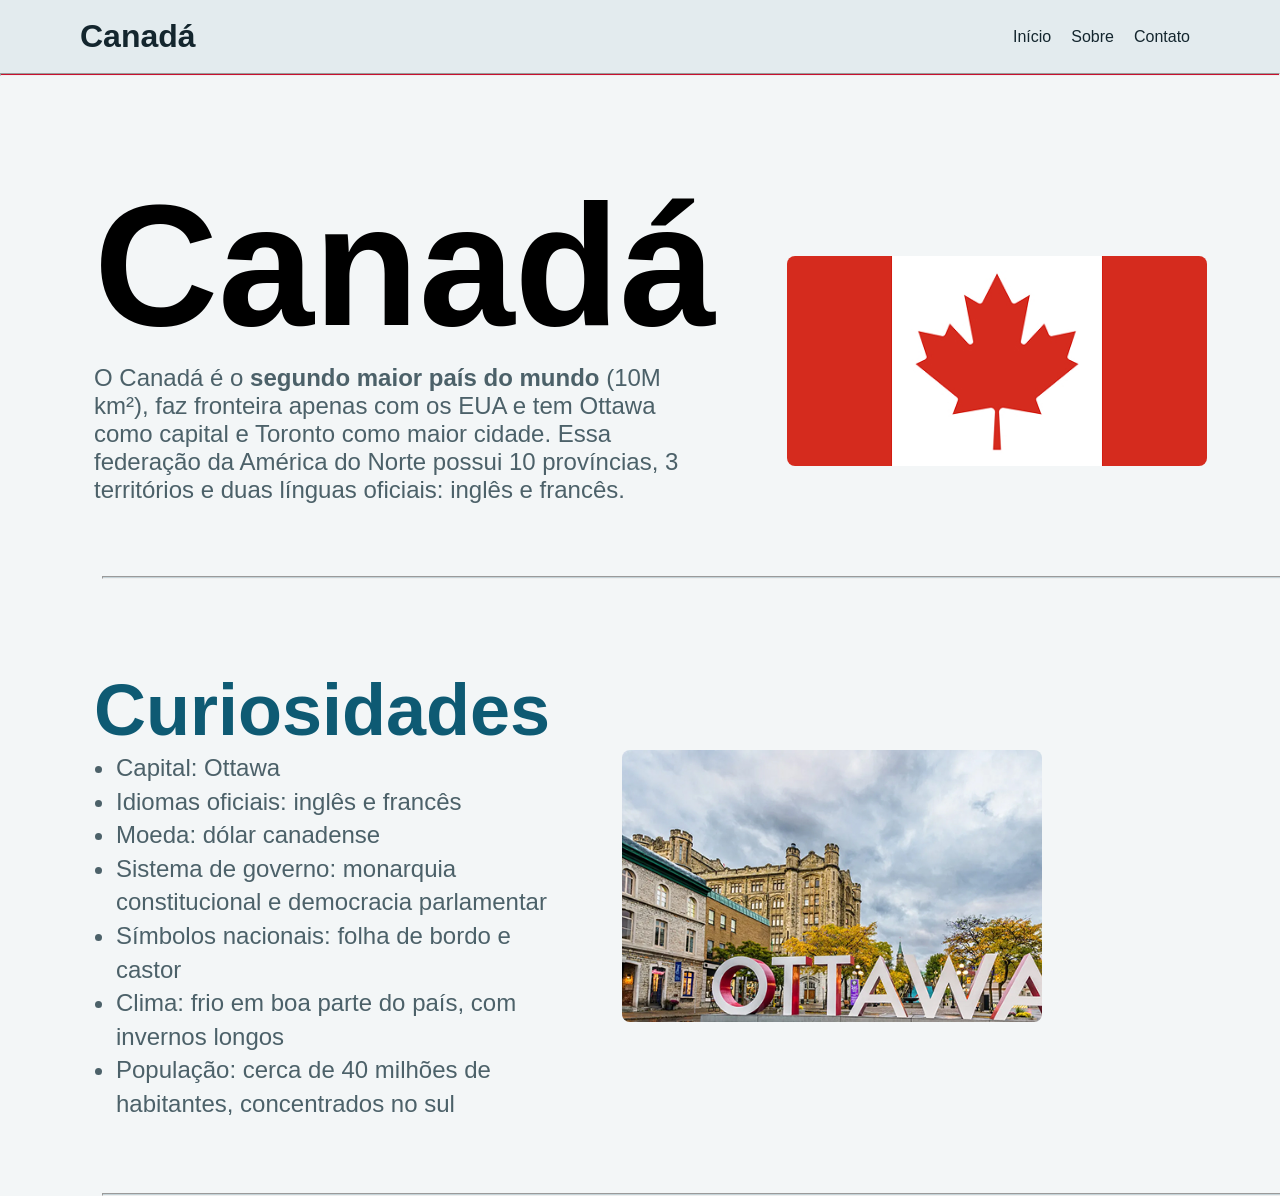
==== index.html @ f1be48a2 "feat: adiciona section curiosidades e estlizacoes" ====
<!DOCTYPE html>
<html lang="pt-br">
<head>
  <meta charset="UTF-8">
  <meta name="viewport" content="width=device-width, initial-scale=1.0">
  <meta name="description" content="Sobre Canadá, sua cultura e tradições.">
  <title>Canadá</title>
  <link rel="stylesheet" href="style.css">
</head>
<body>
  <header>
    <h1>Canadá</h1>
    <nav>
      <ul>
        <li><a href="#">Início</a></li>
        <li><a href="#">Sobre</a></li>
        <li><a href="#">Contato</a></li>
      </ul>
    </nav>
  </header>
  <hr class="linha-header">

  <main>
    <section class="apresentacao">
      <nav class="texto-apresentacao">
        <h2>Canadá</h2>
        <p>O Canadá é o <strong>segundo maior país do mundo</strong> (10M km²), faz fronteira apenas com os EUA e tem Ottawa como capital e Toronto
        como maior cidade. Essa federação da América do Norte possui 10 províncias, 3 territórios e duas línguas oficiais:
        inglês e francês.</p>
      </nav>
      <img src="assets/canada.jpg" alt="Bandeira do Canadá" class="imagem-apresentacao">
    </section>

    <hr class="linha-separadora">
    
    <section class="curiosidades">
      <div class="texto-curiosidades">
        <h2>Curiosidades</h2>
        <ul>
          <li>Capital: Ottawa</li>
          <li>Idiomas oficiais: inglês e francês</li>
          <li>Moeda: dólar canadense</li>
          <li>Sistema de governo: monarquia constitucional e democracia parlamentar</li>
          <li>Símbolos nacionais: folha de bordo e castor</li>
          <li>Clima: frio em boa parte do país, com invernos longos</li>
          <li>População: cerca de 40 milhões de habitantes, concentrados no sul</li>
        </ul>
      </div>
      <img src="assets/ottawa.jpg" alt="Foto da Capital do Canadá, Ottawa" class="imagem-curiosidades">
    </section>
    
    <hr class="linha-separadora">
  </main>
</body>
</html>
---- style.css ----
*{
  margin:0;
  padding:0;
  box-sizing:border-box;
  font-family: 'Inter', sans-serif;
}

body{
  background-color:#F3F6F7;
}

header{
  background-color:#E3EBEE;
  display:flex;
  justify-content:space-between;
  padding:18px 80px;
  align-items:center;
  h1{
    font-size:32px;
    color:#14262E;
  }& ul{
    display:flex;
    list-style:none;
  } & li{
    margin:0 10px;
  } & a{
    text-decoration:none;
    color:#14262E;
  }
}
.linha-header{
  width:100%;
  height:3px;
  background-color:#C8102E;
}
.linha-separadora{
  width:1243px;
  height:3px;
  background-color:#C5D3D8;
  position: relative;
  left: 102px
}

.apresentacao{
  display:flex;
  justify-content:space-between;
  align-items:center;
}

.texto-apresentacao{
  margin: 90px 72px 72px 94px;
  & h2{
    font-size:172px
  } & p{
    font-size:24px;
    color:#4C6169;
  }
}
.imagem-apresentacao{
  width: 420px;
  height: auto;
  margin-right:163px;
  border-radius: 8px;
  margin-top: 69px;
}
.curiosidades{
  display:flex;
  align-items:center;
  width: 80%;
}
.texto-curiosidades{
  margin: 90px 72px 72px 94px;
  text-decoration: none;
  & h2 {
    font-size: 72px;
    color:#0E5A73;
  }& ul{
    margin-left:22px;
  } & li {
    font-size: 24px;
    color: #4C6169;
    line-height: 140%;
  }
}
.imagem-curiosidades{
  width: 420px;
  height: auto;
  border-radius: 8px;
  margin-right: 163px;
}
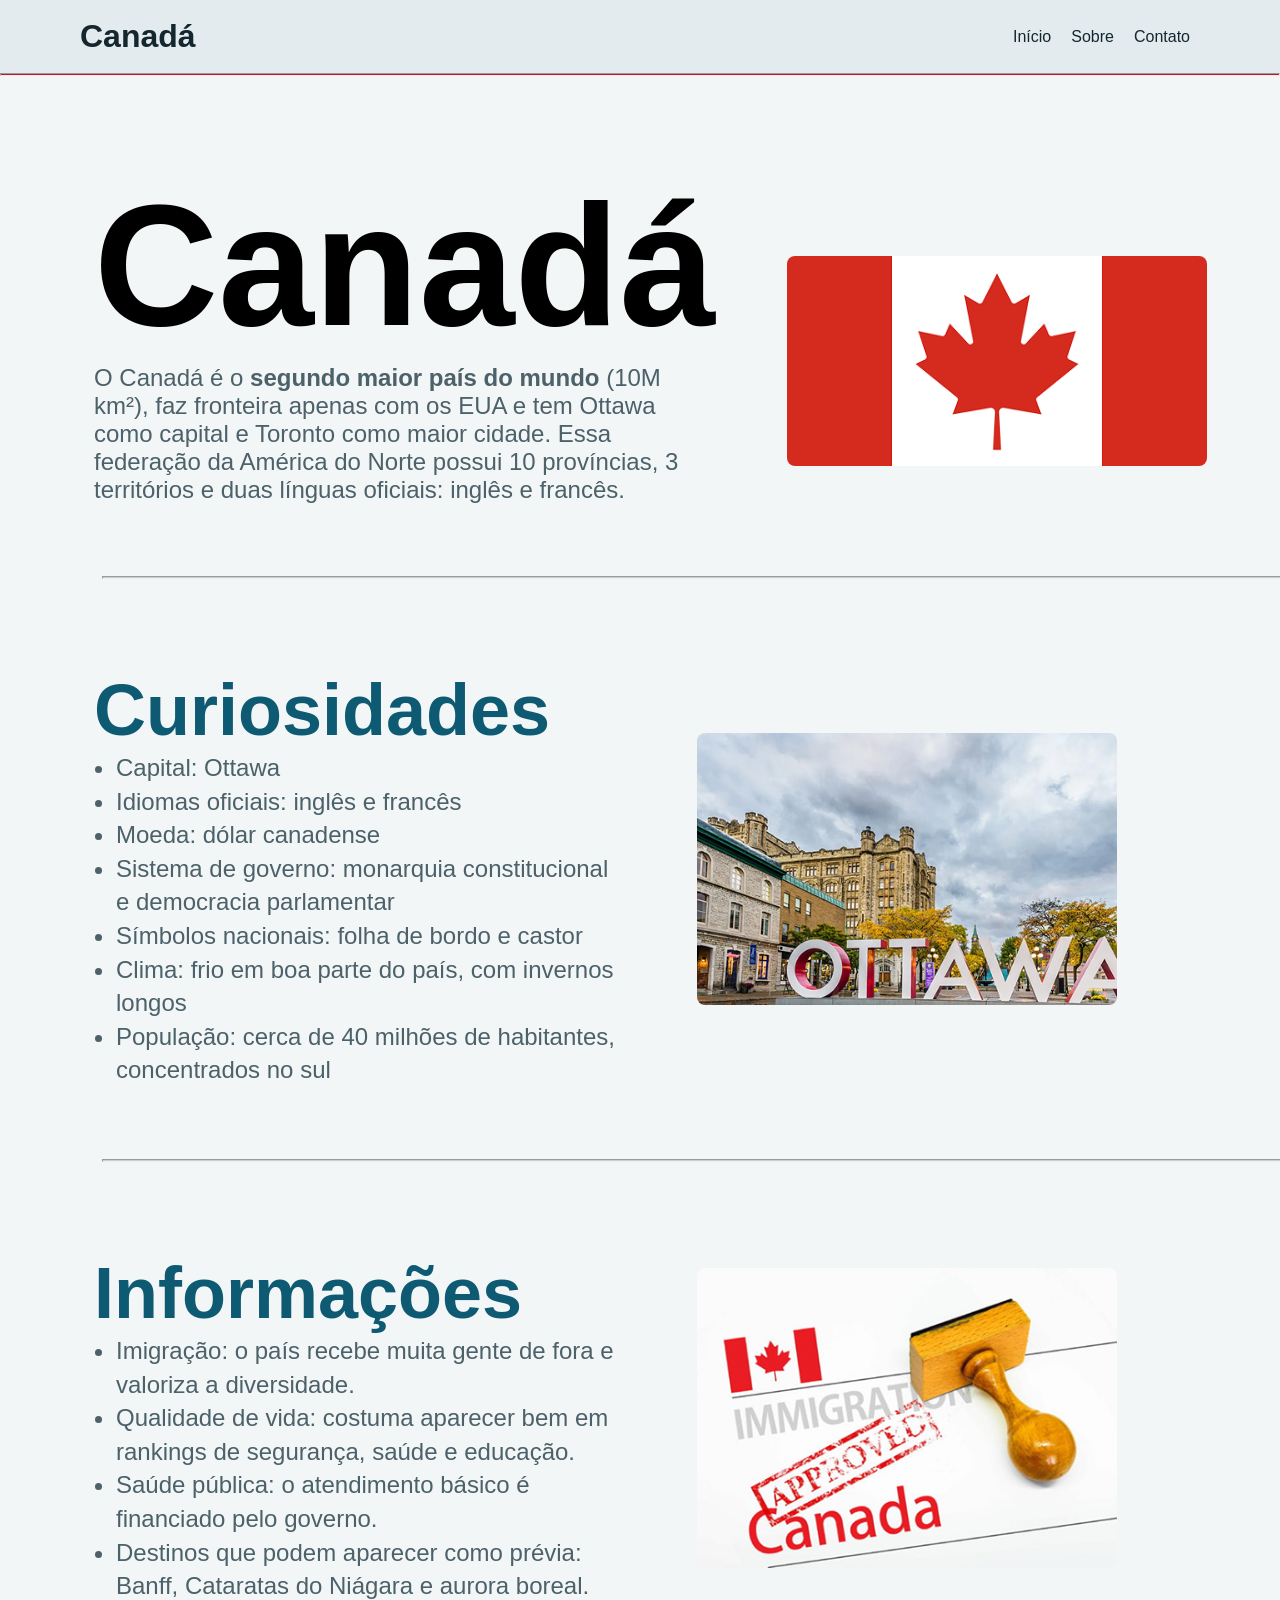
==== commit ab71f95f: "feat: adiciona section informacoes e estilizacao" ====
--- a/index.html
+++ b/index.html
@@ -50,6 +50,21 @@
     </section>
     
     <hr class="linha-separadora">
+
+    <section class="informacoes">
+      <div class="texto-informacoes">
+        <h2>Informações</h2>
+        <ul>
+          <li>Imigração: o país recebe muita gente de fora e valoriza a diversidade.</li>
+          <li>Qualidade de vida: costuma aparecer bem em rankings de segurança, saúde e educação.</li>
+          <li>Saúde pública: o atendimento básico é financiado pelo governo.</li>
+          <li>Destinos que podem aparecer como prévia: Banff, Cataratas do Niágara e aurora boreal.</li>
+        </ul>
+      </div>
+      <img src="assets/info.jpg" alt="Foto de imigração no Canadá" class="imagem-informacoes">
+    </section>
+
+    <hr class="linha-separadora">
   </main>
 </body>
 </html>
--- a/style.css
+++ b/style.css
@@ -66,7 +66,7 @@
 .curiosidades{
   display:flex;
   align-items:center;
-  width: 80%;
+  width: 100%;
 }
 .texto-curiosidades{
   margin: 90px 72px 72px 94px;
@@ -87,4 +87,37 @@
   height: auto;
   border-radius: 8px;
   margin-right: 163px;
+}
+
+.informacoes {
+  display: flex;
+  align-items: center;
+  width: 100%;
+}
+
+.texto-informacoes {
+  margin: 90px 72px 72px 94px;
+  text-decoration: none;
+
+  & h2 {
+    font-size: 72px;
+    color: #0E5A73;
+  }
+
+  & ul {
+    margin-left: 22px;
+  }
+
+  & li {
+    font-size: 24px;
+    color: #4C6169;
+    line-height: 140%;
+  }
+}
+
+.imagem-informacoes {
+  width: 420px;
+  height: auto;
+  border-radius: 8px;
+  margin-right: 163px;
 }
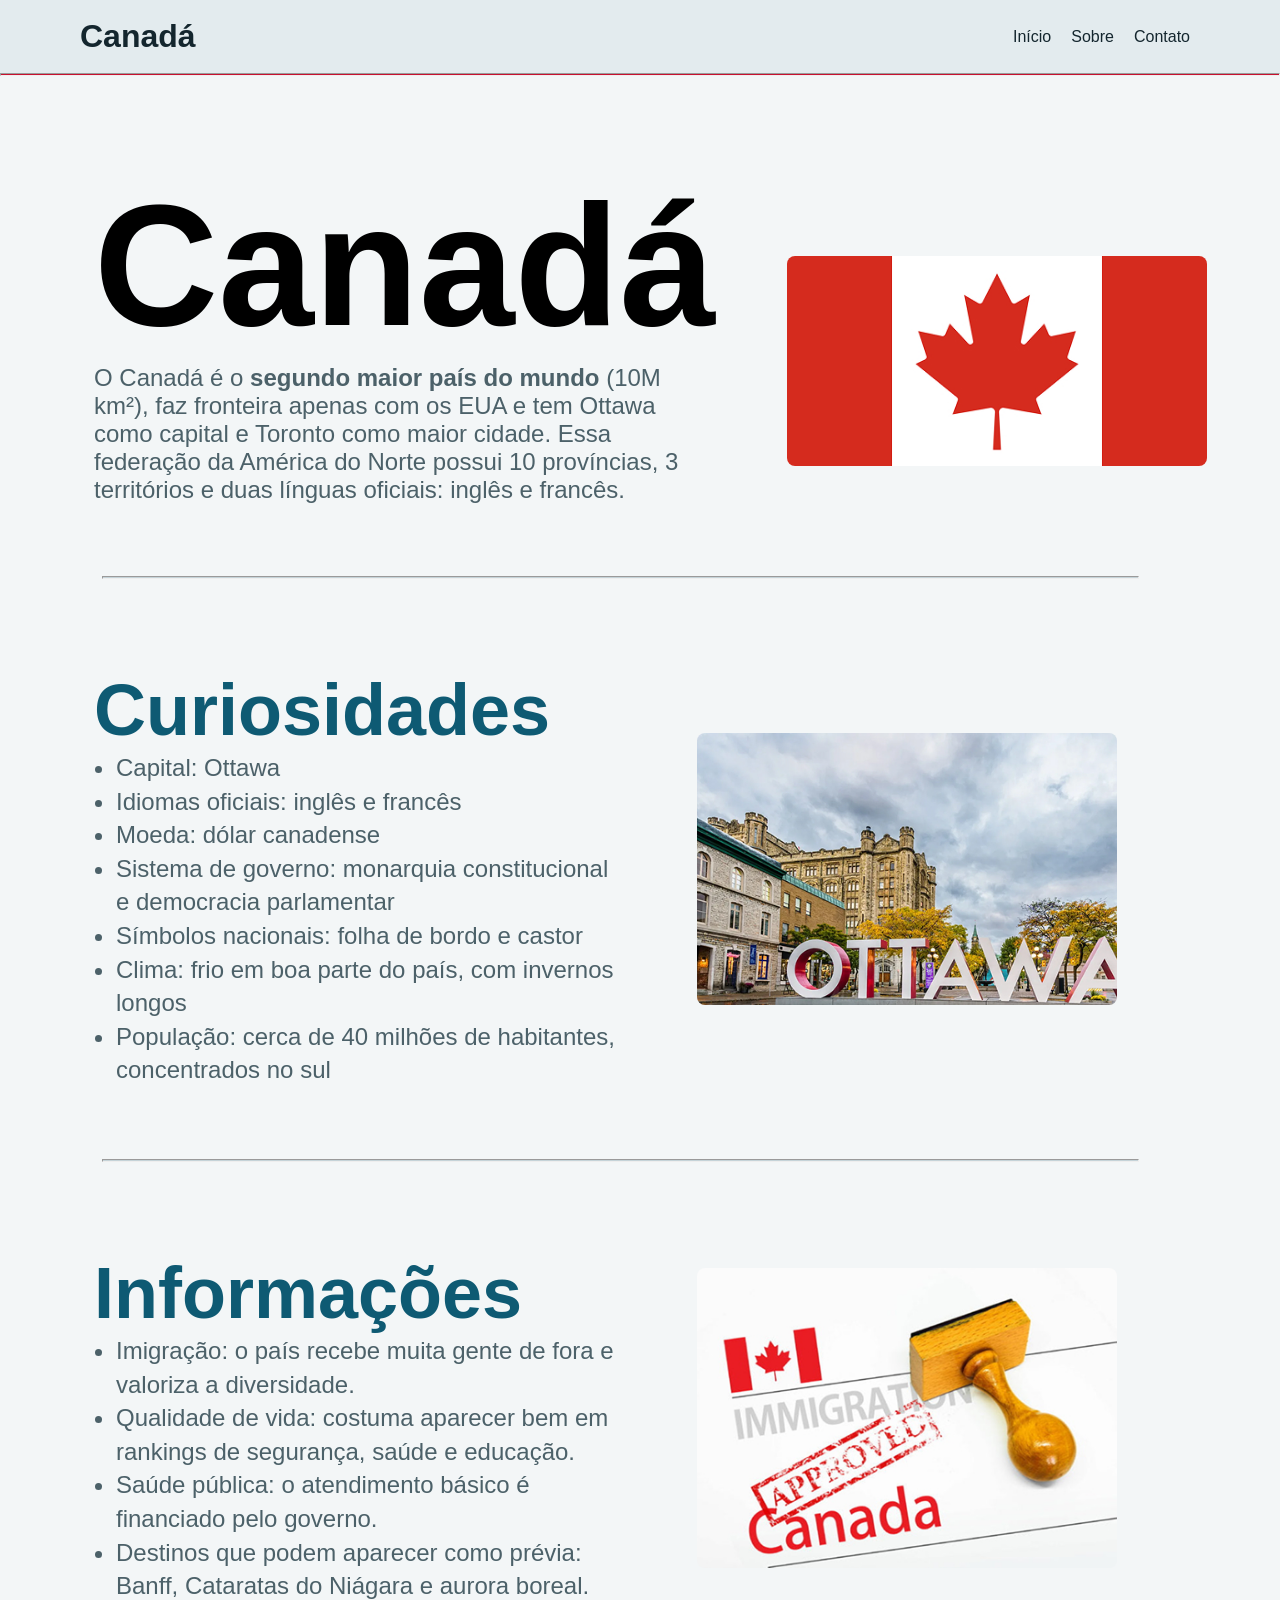
==== commit 76439ce7: "fix: ajuste na rota para o Sobre e ajuste na description" ====
--- a/index.html
+++ b/index.html
@@ -3,7 +3,7 @@
 <head>
   <meta charset="UTF-8">
   <meta name="viewport" content="width=device-width, initial-scale=1.0">
-  <meta name="description" content="Sobre Canadá, sua cultura e tradições.">
+  <meta name="description" content="Apresentação do Canadá, e suas curiosidades e informações sobre o país.">
   <title>Canadá</title>
   <link rel="stylesheet" href="style.css">
 </head>
@@ -13,7 +13,7 @@
     <nav>
       <ul>
         <li><a href="#">Início</a></li>
-        <li><a href="#">Sobre</a></li>
+        <li><a href="sobre/sobre.html">Sobre</a></li>
         <li><a href="#">Contato</a></li>
       </ul>
     </nav>
--- a/style.css
+++ b/style.css
@@ -34,7 +34,7 @@
   background-color:#C8102E;
 }
 .linha-separadora{
-  width:1243px;
+  width:81%;
   height:3px;
   background-color:#C5D3D8;
   position: relative;
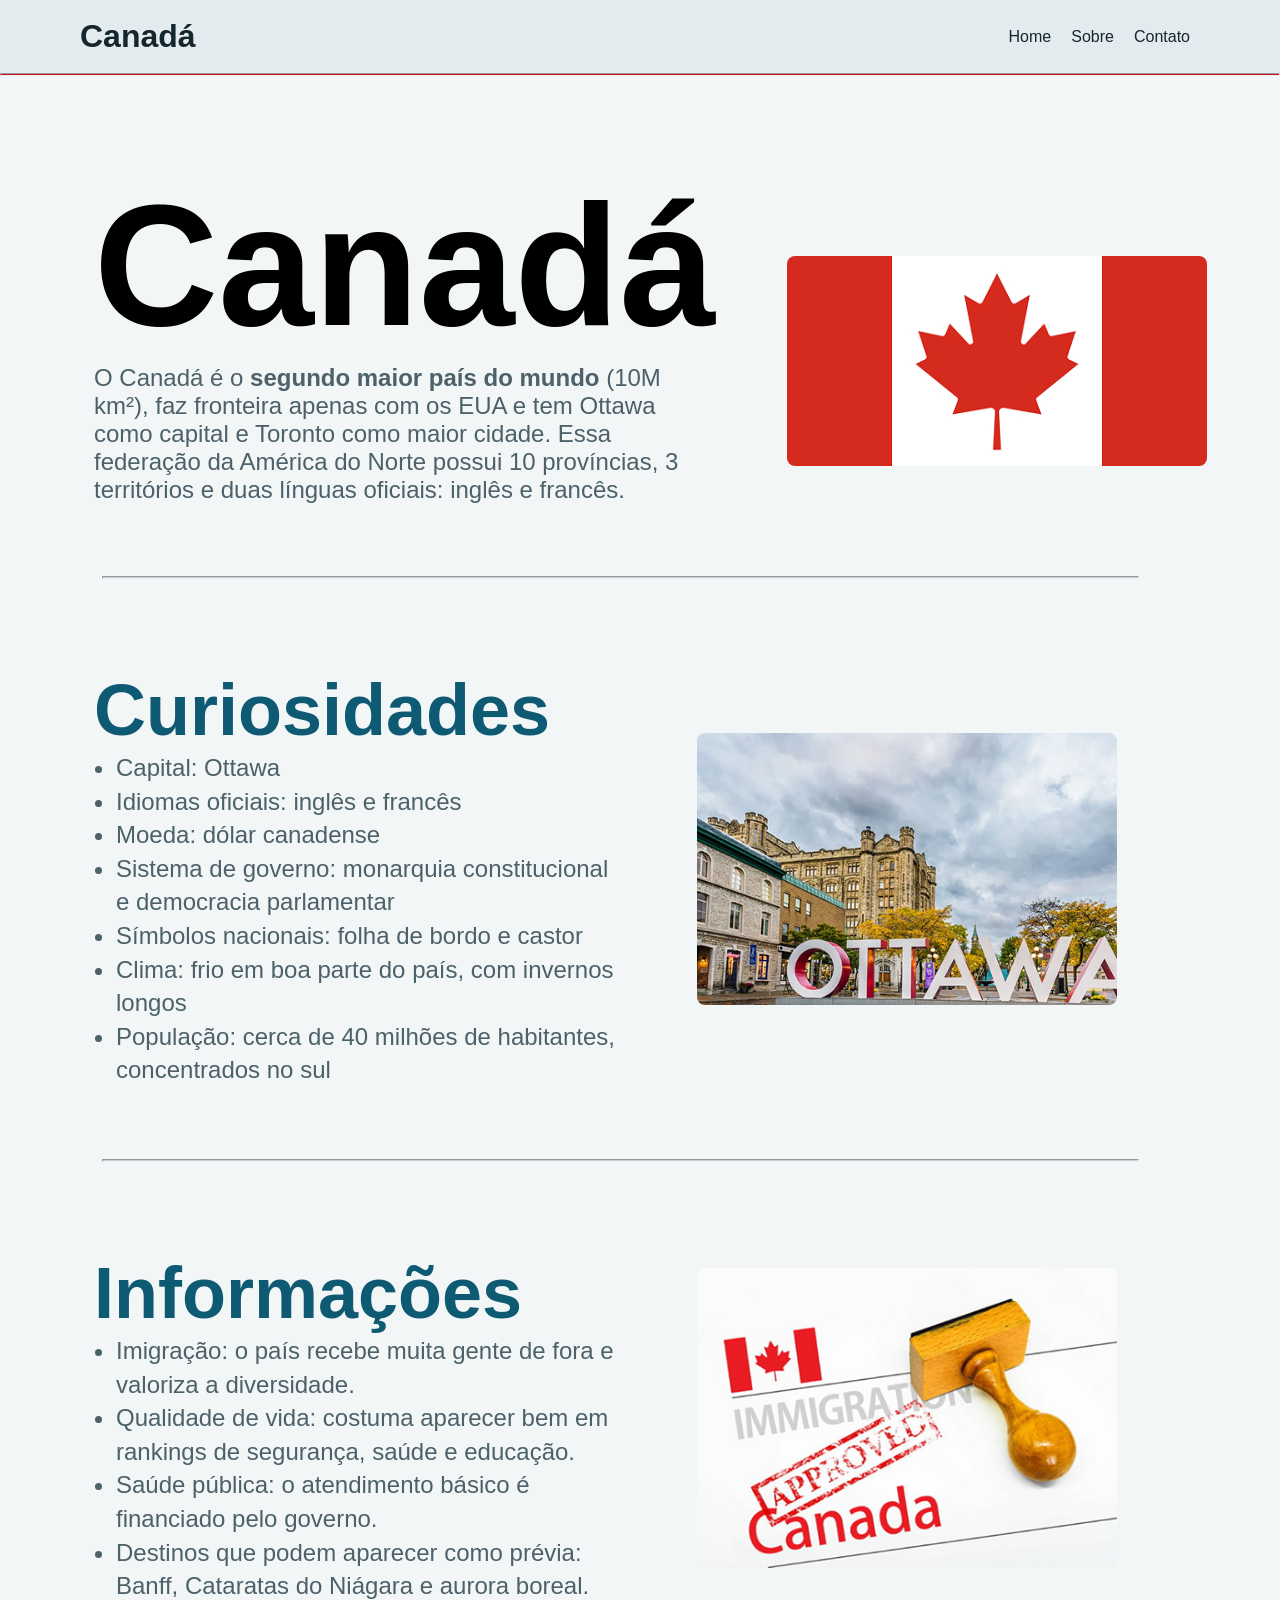
==== commit ea941da2: "fix: corrige o idioma para pt-br e adiciona favicon nas páginas de contato e sobre" ====
--- a/index.html
+++ b/index.html
@@ -4,6 +4,7 @@
   <meta charset="UTF-8">
   <meta name="viewport" content="width=device-width, initial-scale=1.0">
   <meta name="description" content="Apresentação do Canadá, e suas curiosidades e informações sobre o país.">
+  <link rel="shortcut icon" href="./assets/canada.jpg" type="image/x-icon">
   <title>Canadá</title>
   <link rel="stylesheet" href="style.css">
 </head>
@@ -12,9 +13,9 @@
     <h1>Canadá</h1>
     <nav>
       <ul>
-        <li><a href="#">Início</a></li>
+        <li><a href="#">Home</a></li>
         <li><a href="sobre/sobre.html">Sobre</a></li>
-        <li><a href="#">Contato</a></li>
+        <li><a href="contato/contato.html">Contato</a></li>
       </ul>
     </nav>
   </header>
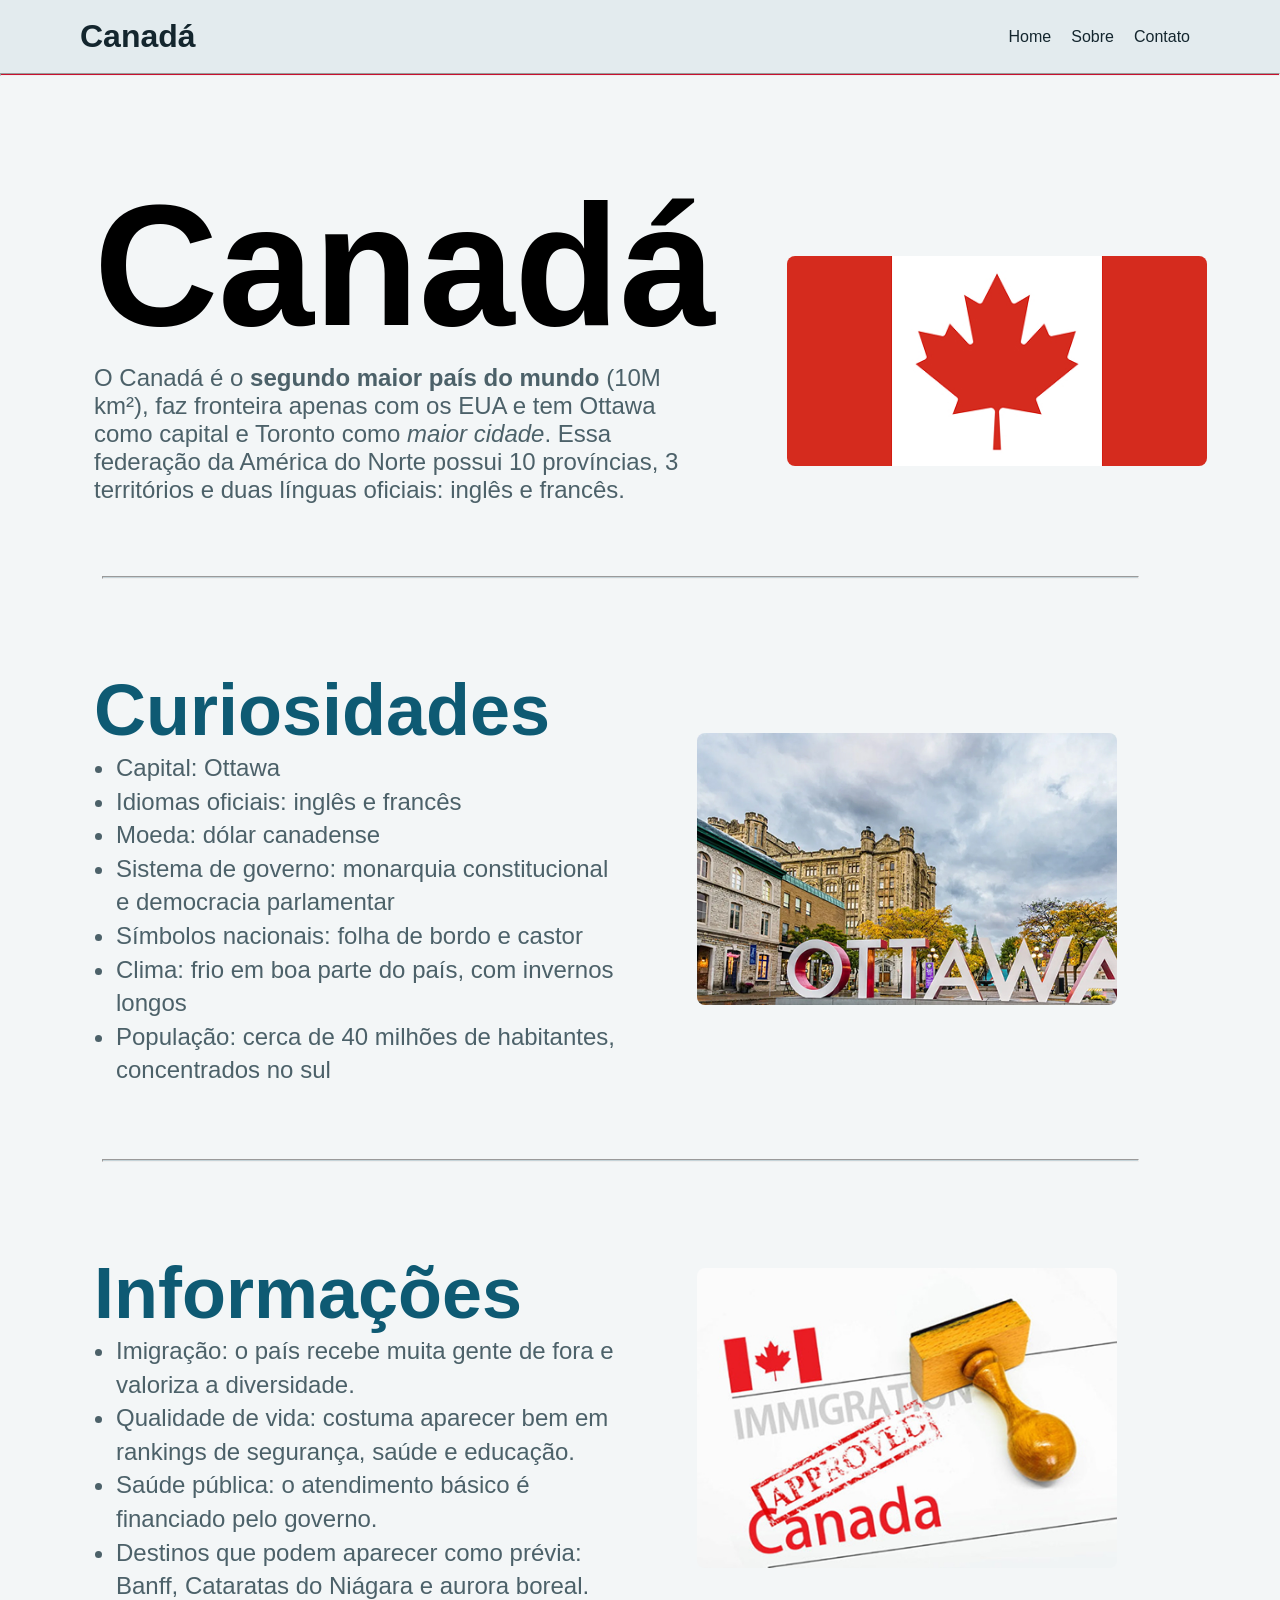
==== commit 893ba4a0: "fix: corrige títulos e placeholders nos formulários e ajusta links de navegação" ====
--- a/index.html
+++ b/index.html
@@ -13,7 +13,7 @@
     <h1>Canadá</h1>
     <nav>
       <ul>
-        <li><a href="#">Home</a></li>
+        <li><a href="index.html">Home</a></li>
         <li><a href="sobre/sobre.html">Sobre</a></li>
         <li><a href="contato/contato.html">Contato</a></li>
       </ul>
@@ -23,12 +23,12 @@
 
   <main>
     <section class="apresentacao">
-      <nav class="texto-apresentacao">
+      <div class="texto-apresentacao">
         <h2>Canadá</h2>
         <p>O Canadá é o <strong>segundo maior país do mundo</strong> (10M km²), faz fronteira apenas com os EUA e tem Ottawa como capital e Toronto
-        como maior cidade. Essa federação da América do Norte possui 10 províncias, 3 territórios e duas línguas oficiais:
+        como <em>maior cidade</em>. Essa federação da América do Norte possui 10 províncias, 3 territórios e duas línguas oficiais:
         inglês e francês.</p>
-      </nav>
+      </div>
       <img src="assets/canada.jpg" alt="Bandeira do Canadá" class="imagem-apresentacao">
     </section>
 
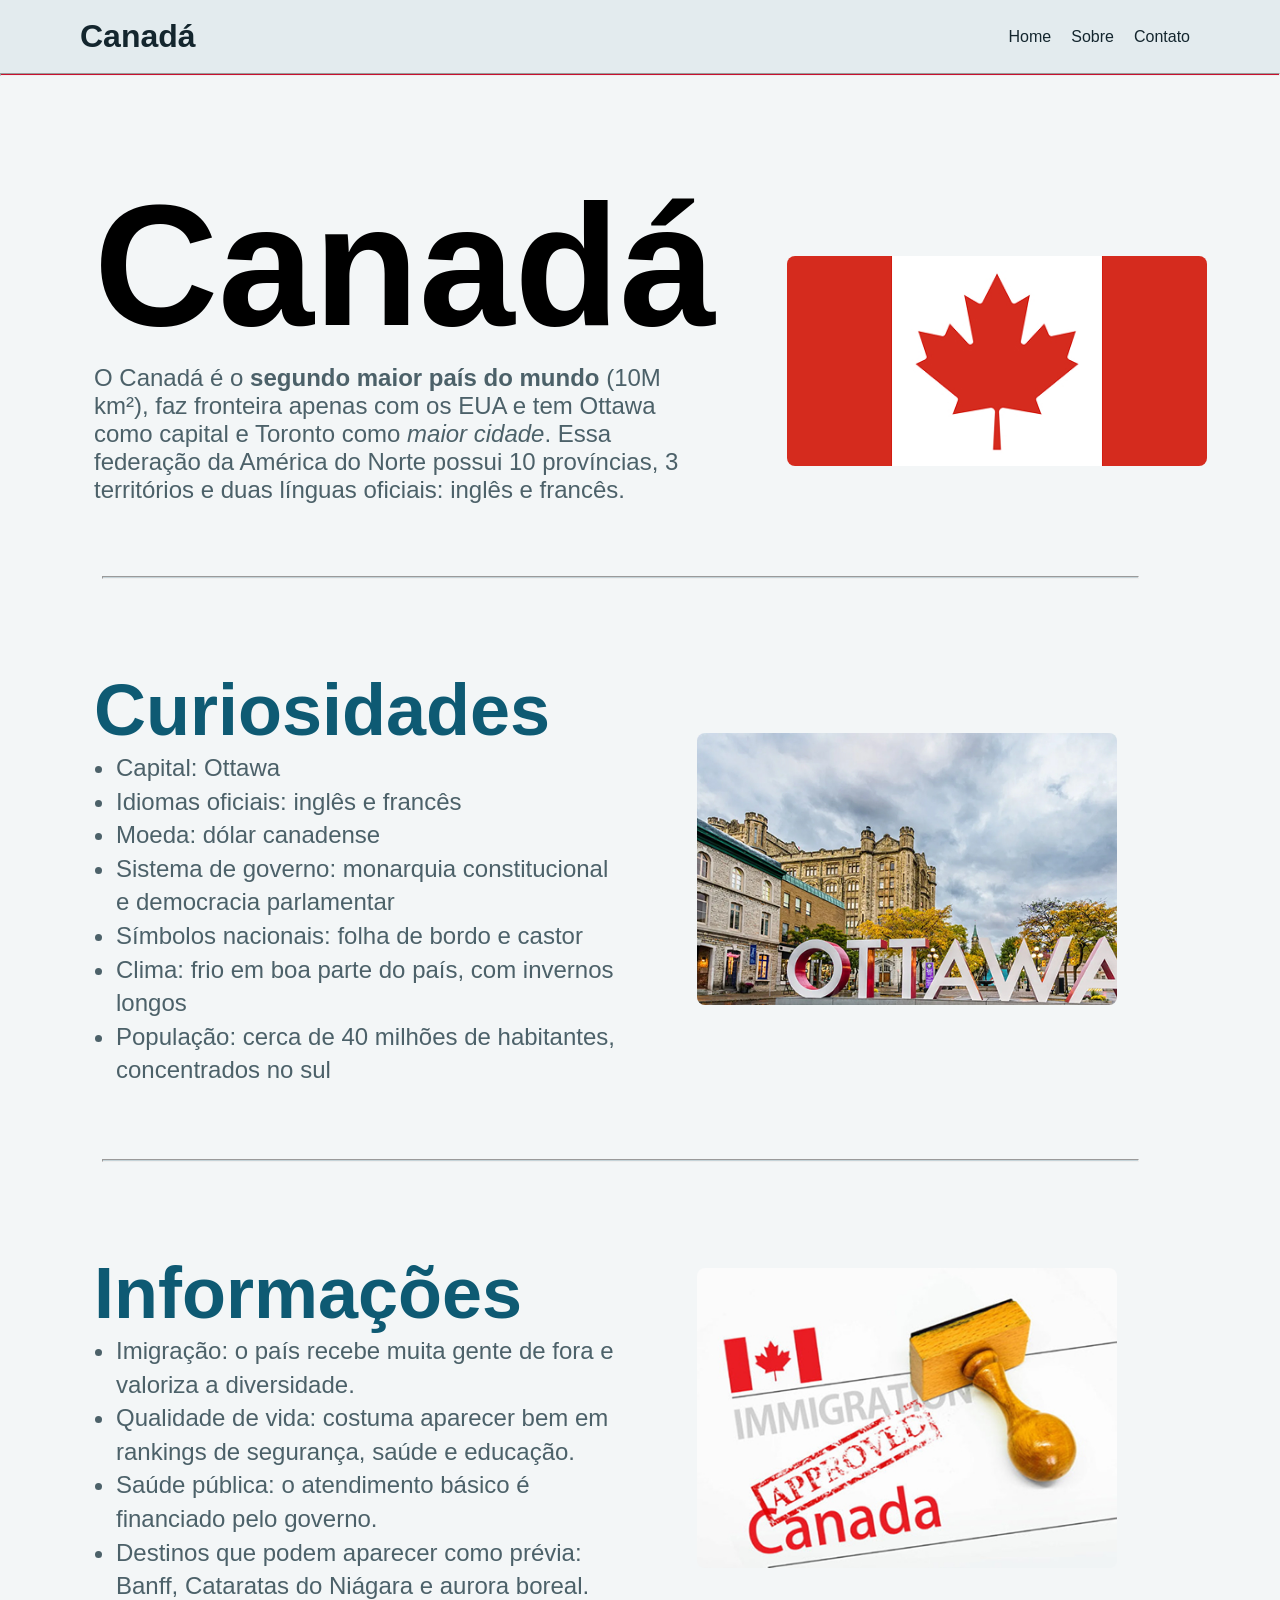
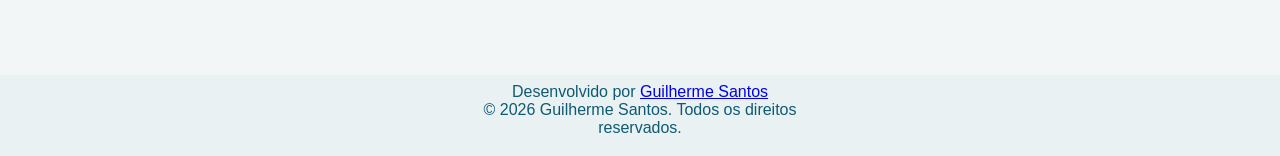
==== commit e4a5626f: "feat: adiociona footer com direitos autorais e quem foi desenvolvedor" ====
--- a/index.html
+++ b/index.html
@@ -1,5 +1,6 @@
 <!DOCTYPE html>
 <html lang="pt-br">
+
 <head>
   <meta charset="UTF-8">
   <meta name="viewport" content="width=device-width, initial-scale=1.0">
@@ -8,6 +9,7 @@
   <title>Canadá</title>
   <link rel="stylesheet" href="style.css">
 </head>
+
 <body>
   <header>
     <h1>Canadá</h1>
@@ -25,15 +27,17 @@
     <section class="apresentacao">
       <div class="texto-apresentacao">
         <h2>Canadá</h2>
-        <p>O Canadá é o <strong>segundo maior país do mundo</strong> (10M km²), faz fronteira apenas com os EUA e tem Ottawa como capital e Toronto
-        como <em>maior cidade</em>. Essa federação da América do Norte possui 10 províncias, 3 territórios e duas línguas oficiais:
-        inglês e francês.</p>
+        <p>O Canadá é o <strong>segundo maior país do mundo</strong> (10M km²), faz fronteira apenas com os EUA e tem
+          Ottawa como capital e Toronto
+          como <em>maior cidade</em>. Essa federação da América do Norte possui 10 províncias, 3 territórios e duas
+          línguas oficiais:
+          inglês e francês.</p>
       </div>
       <img src="assets/canada.jpg" alt="Bandeira do Canadá" class="imagem-apresentacao">
     </section>
 
     <hr class="linha-separadora">
-    
+
     <section class="curiosidades">
       <div class="texto-curiosidades">
         <h2>Curiosidades</h2>
@@ -49,7 +53,7 @@
       </div>
       <img src="assets/ottawa.jpg" alt="Foto da Capital do Canadá, Ottawa" class="imagem-curiosidades">
     </section>
-    
+
     <hr class="linha-separadora">
 
     <section class="informacoes">
@@ -65,7 +69,12 @@
       <img src="assets/info.jpg" alt="Foto de imigração no Canadá" class="imagem-informacoes">
     </section>
 
-    <hr class="linha-separadora">
+    <footer class="rodape">
+      <p>Desenvolvido por <a href="https://github.com/GuiSantosMacedo1" target="_blank"
+          rel="noopener noreferrer">Guilherme Santos</a></p>
+      <p>&copy; 2026 Guilherme Santos. Todos os direitos reservados.</p>
+    </footer>
   </main>
 </body>
+
 </html>
--- a/style.css
+++ b/style.css
@@ -120,4 +120,13 @@
   height: auto;
   border-radius: 8px;
   margin-right: 163px;
+}
+
+.rodape{
+  background-color:#EAF1F2;
+  color:#0E5A73;
+  padding-top: 8px;
+  padding-bottom: 19px;
+  padding: 8px 478px 19px;
+  text-align: center;
 }
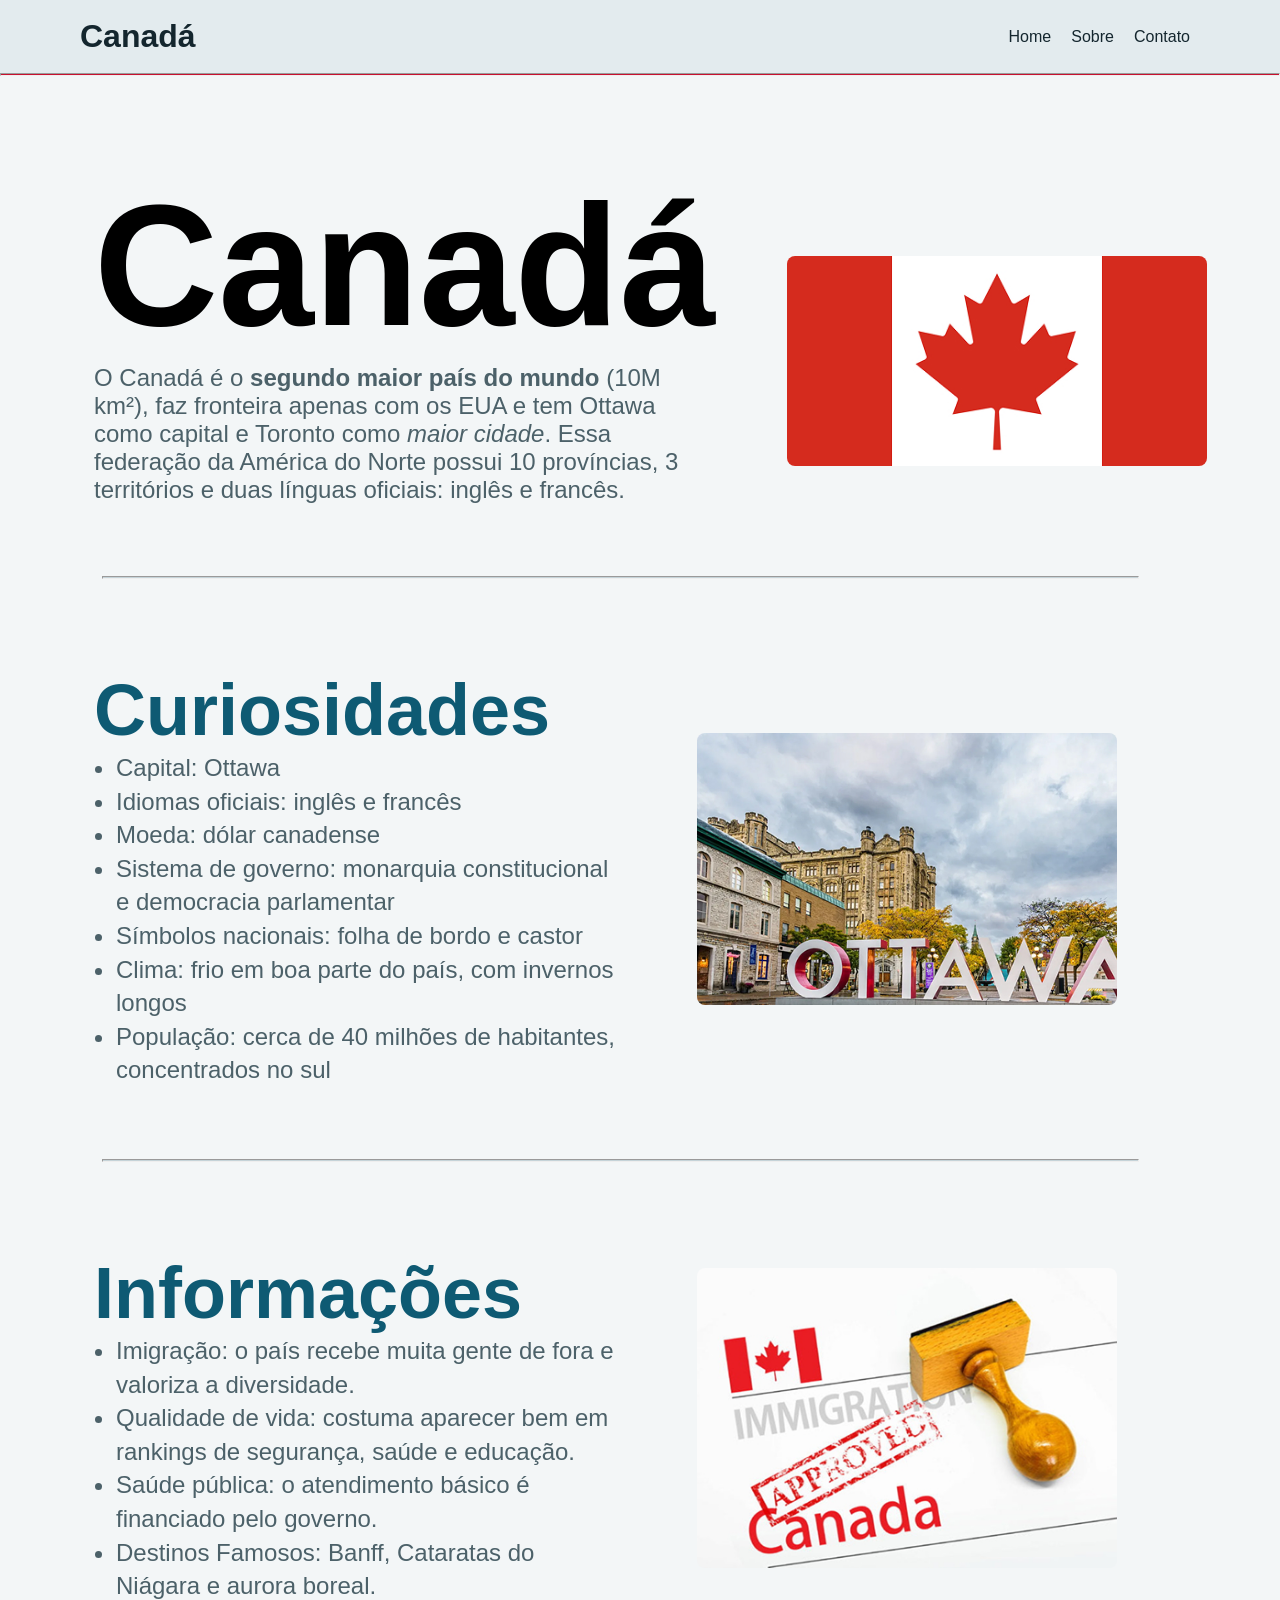
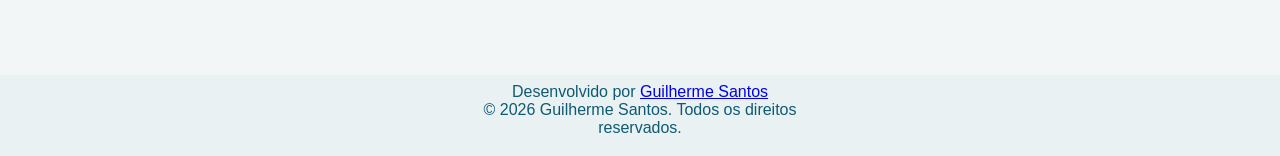
==== commit 0f49d1fa: "Ajusta estrutura de arquivos e corrige semântica, acessibilidade e conteúdo" ====
--- a/index.html
+++ b/index.html
@@ -5,7 +5,7 @@
   <meta charset="UTF-8">
   <meta name="viewport" content="width=device-width, initial-scale=1.0">
   <meta name="description" content="Apresentação do Canadá, e suas curiosidades e informações sobre o país.">
-  <link rel="shortcut icon" href="./assets/canada.jpg" type="image/x-icon">
+  <link rel="shortcut icon" href="./assets/canada.jpg" type="image/jpeg">
   <title>Canadá</title>
   <link rel="stylesheet" href="style.css">
 </head>
@@ -16,8 +16,8 @@
     <nav>
       <ul>
         <li><a href="index.html">Home</a></li>
-        <li><a href="sobre/sobre.html">Sobre</a></li>
-        <li><a href="contato/contato.html">Contato</a></li>
+        <li><a href="sobre.html">Sobre</a></li>
+        <li><a href="contato.html">Contato</a></li>
       </ul>
     </nav>
   </header>
@@ -63,18 +63,18 @@
           <li>Imigração: o país recebe muita gente de fora e valoriza a diversidade.</li>
           <li>Qualidade de vida: costuma aparecer bem em rankings de segurança, saúde e educação.</li>
           <li>Saúde pública: o atendimento básico é financiado pelo governo.</li>
-          <li>Destinos que podem aparecer como prévia: Banff, Cataratas do Niágara e aurora boreal.</li>
+          <li>Destinos Famosos: Banff, Cataratas do Niágara e aurora boreal.</li>
         </ul>
       </div>
       <img src="assets/info.jpg" alt="Foto de imigração no Canadá" class="imagem-informacoes">
     </section>
 
-    <footer class="rodape">
-      <p>Desenvolvido por <a href="https://github.com/GuiSantosMacedo1" target="_blank"
-          rel="noopener noreferrer">Guilherme Santos</a></p>
-      <p>&copy; 2026 Guilherme Santos. Todos os direitos reservados.</p>
-    </footer>
   </main>
+  <footer class="rodape">
+    <p>Desenvolvido por <a href="https://github.com/GuiSantosMacedo1" target="_blank"
+        rel="noopener noreferrer">Guilherme Santos</a></p>
+    <p>&copy; 2026 Guilherme Santos. Todos os direitos reservados.</p>
+  </footer>
 </body>
 
 </html>
